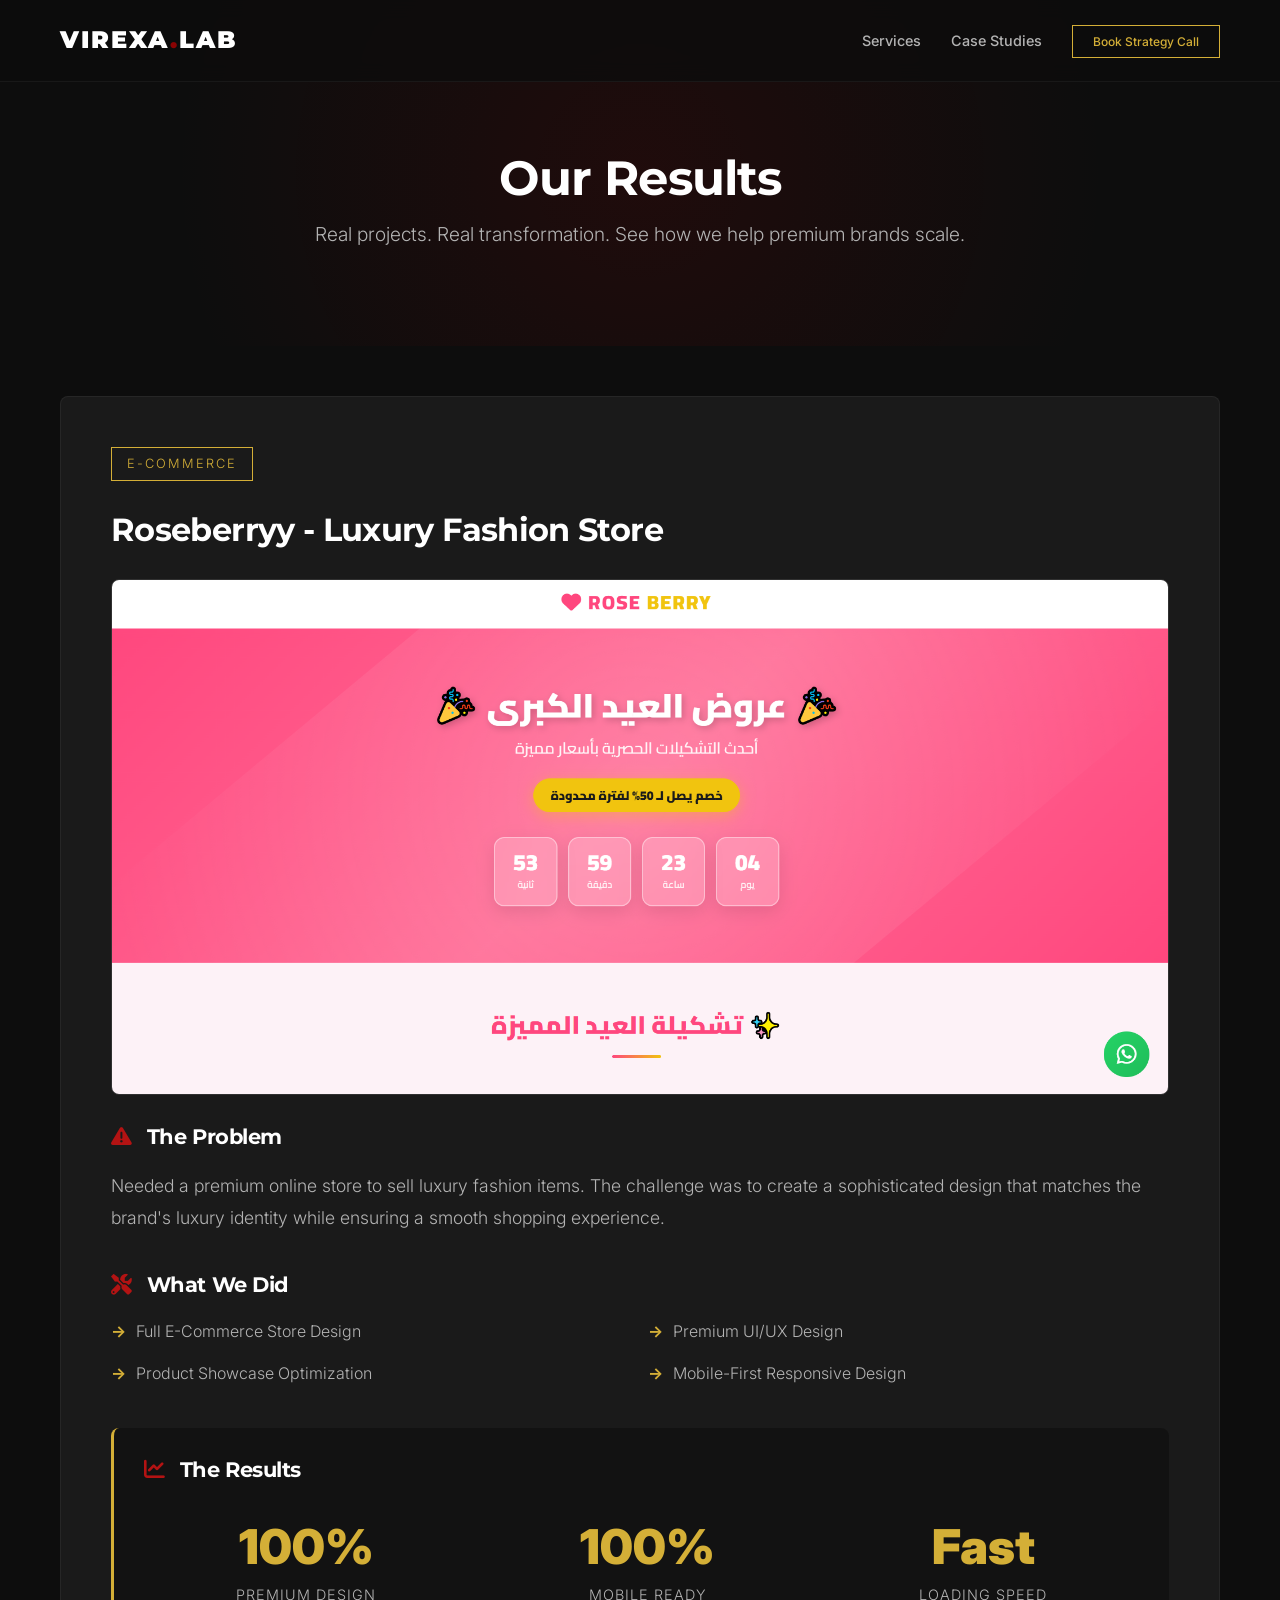
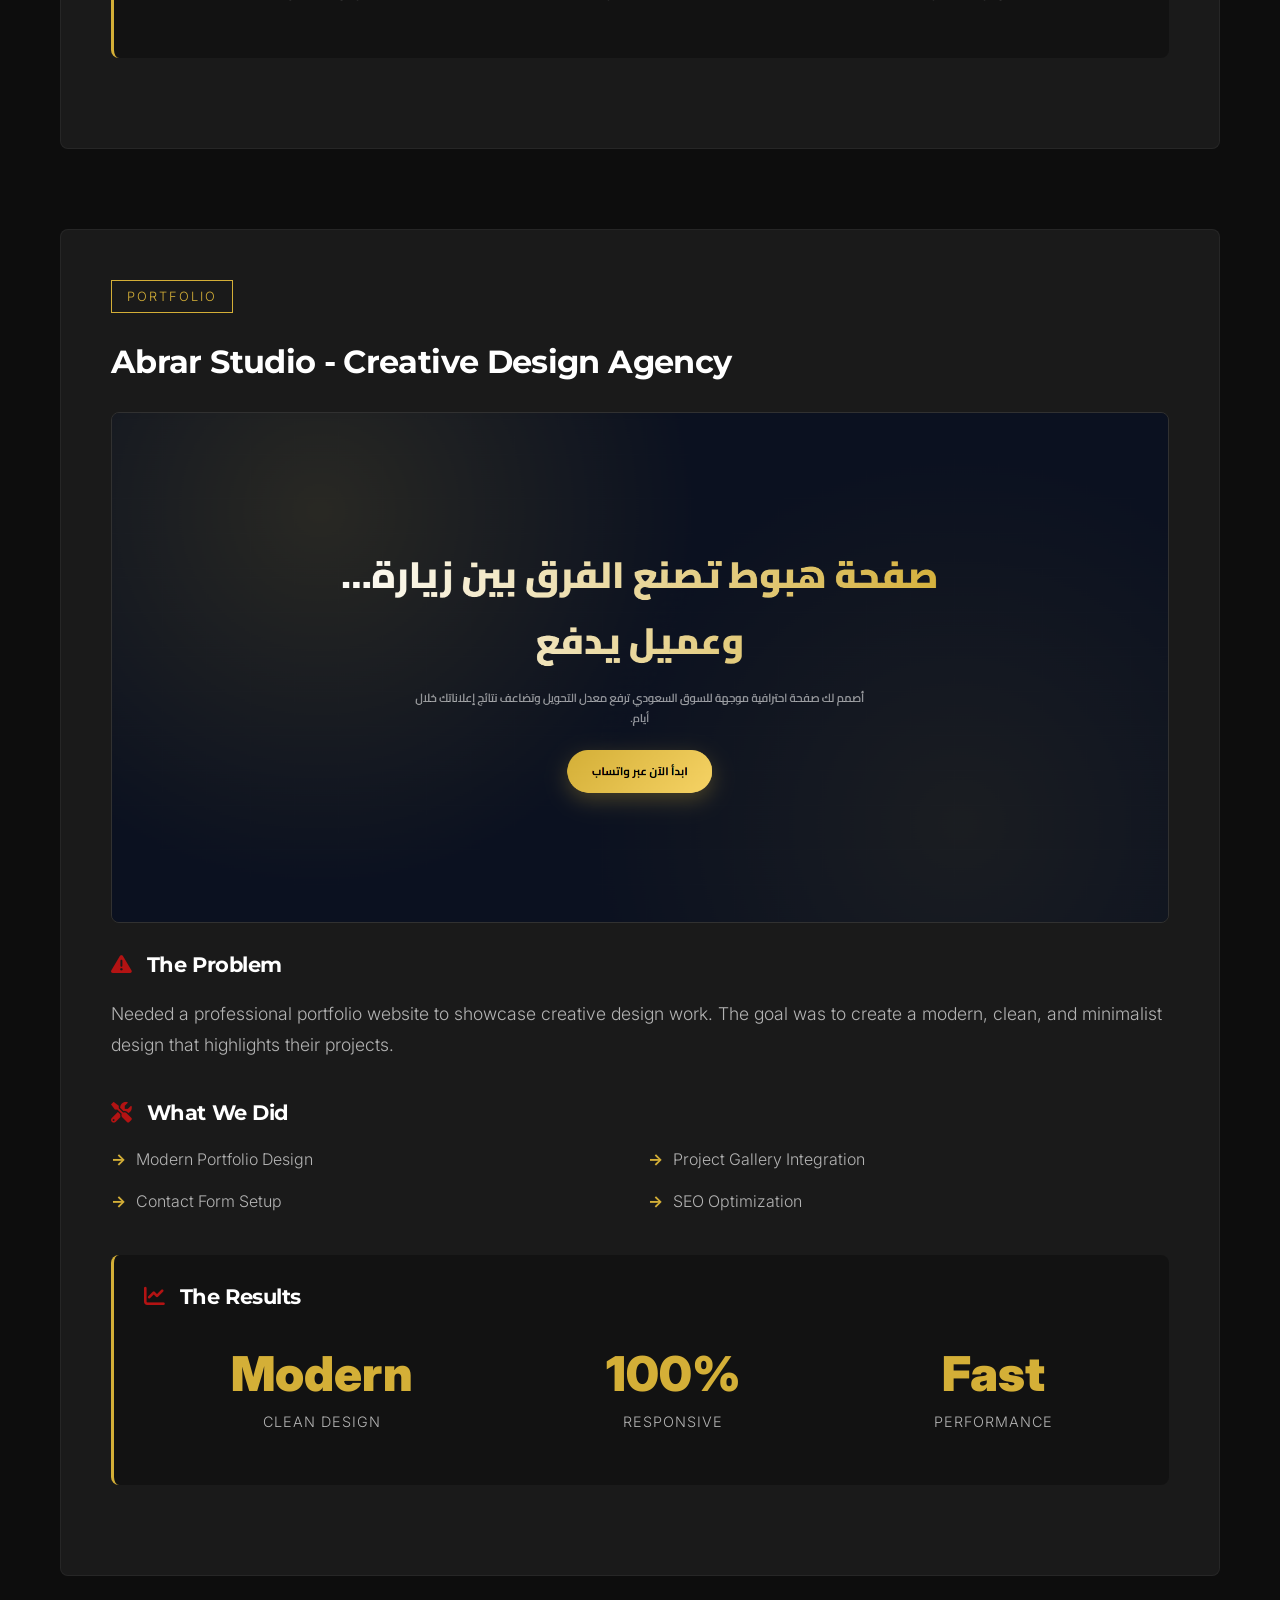
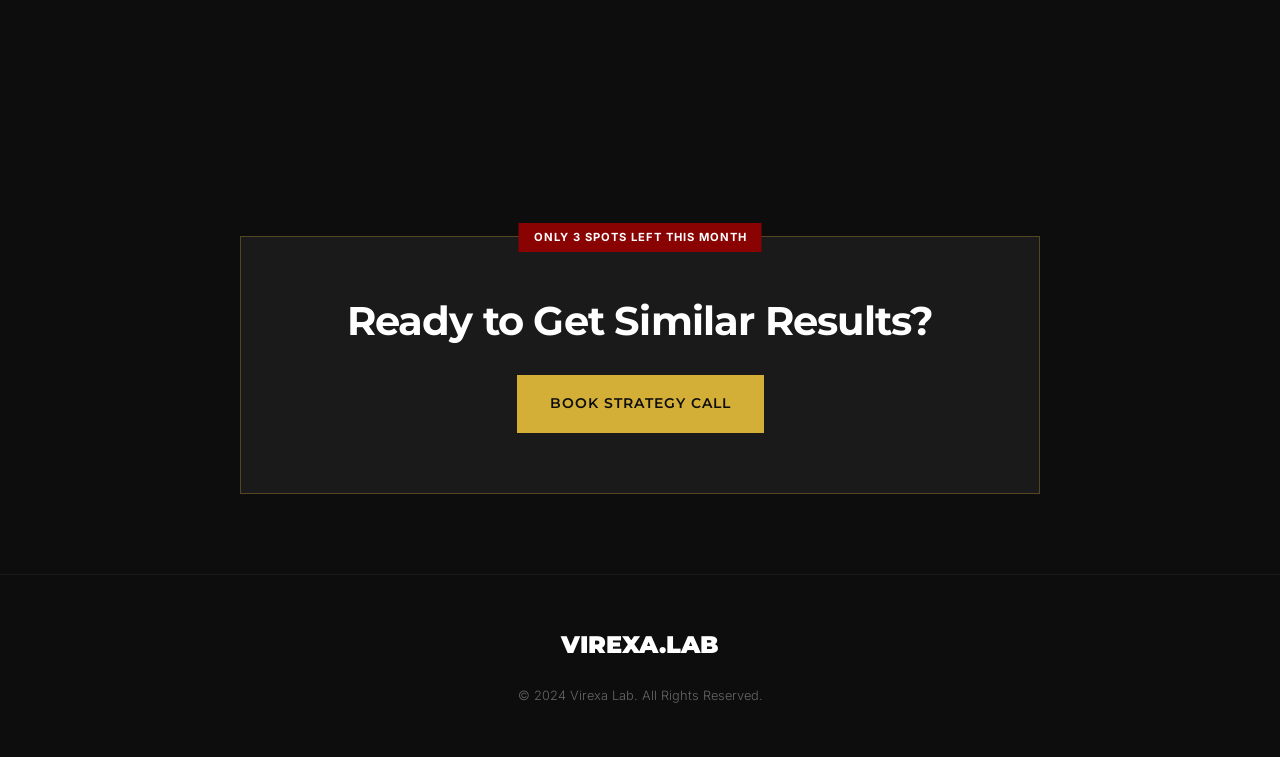
==== case-studies.html @ 00cb759b "Add files via upload" ====
<!DOCTYPE html>
<html lang="en">
<head>
    <meta charset="UTF-8">
    <meta name="viewport" content="width=device-width, initial-scale=1.0">
    <title>Case Studies | Virexa Lab</title>
    <link rel="stylesheet" href="style.css">
    <link href="https://fonts.googleapis.com/css2?family=Inter:wght@300;400;600&family=Montserrat:wght@400;700;900&display=swap" rel="stylesheet">
    <link rel="stylesheet" href="https://cdnjs.cloudflare.com/ajax/libs/font-awesome/6.0.0/css/all.min.css">
</head>
<body>

    <!-- الناف بار -->
    <nav class="navbar">
        <div class="container">
            <a href="index.html" class="logo">VIREXA<span class="dot">.</span>LAB</a>
            <ul class="nav-links">
                <li><a href="index.html#services">Services</a></li>
                <li><a href="case-studies.html" class="active">Case Studies</a></li>
                <li><a href="index.html#contact" class="btn-nav">Book Strategy Call</a></li>
            </ul>
        </div>
    </nav>

    <!-- الهيدر -->
    <header class="page-header">
        <div class="container">
            <h1>Our Results</h1>
            <p>Real projects. Real transformation. See how we help premium brands scale.</p>
        </div>
    </header>

    <!-- قسم دراسات الحالة -->
    <section class="all-cases">
        <div class="container">
            
            <!-- الحالة الأولى: Roseberryy -->
            <div class="case-full">
                <span class="tag">E-Commerce</span>
                <h2>Roseberryy - Luxury Fashion Store</h2>
                
                <!-- الصورة -->
                <div class="case-showcase">
                    <img src="roseberryy.jpg.png" alt="Roseberryy Project" >
                </div>

                <div class="case-section">
                    <h4><i class="fas fa-exclamation-triangle"></i> The Problem</h4>
                    <p>Needed a premium online store to sell luxury fashion items. The challenge was to create a sophisticated design that matches the brand's luxury identity while ensuring a smooth shopping experience.</p>
                </div>

                <div class="case-section">
                    <h4><i class="fas fa-tools"></i> What We Did</h4>
                    <ul class="solution-list">
                        <li>Full E-Commerce Store Design</li>
                        <li>Premium UI/UX Design</li>
                        <li>Product Showcase Optimization</li>
                        <li>Mobile-First Responsive Design</li>
                    </ul>
                </div>

                <div class="case-section results">
                    <h4><i class="fas fa-chart-line"></i> The Results</h4>
                    <div class="results-grid">
                        <div class="result-box">
                            <span class="number">100%</span>
                            <span class="label">Premium Design</span>
                        </div>
                        <div class="result-box">
                            <span class="number">100%</span>
                            <span class="label">Mobile Ready</span>
                        </div>
                        <div class="result-box">
                            <span class="number">Fast</span>
                            <span class="label">Loading Speed</span>
                        </div>
                    </div>
                </div>
            </div>

            <!-- الحالة الثانية: Abrar Studio -->
            <div class="case-full">
                <span class="tag">Portfolio</span>
                <h2>Abrar Studio - Creative Design Agency</h2>
                
                <!-- الصورة -->
                <div class="case-showcase">
                    <img src="abrarstudio.jpg.png" alt="Abrar Studio Project" >
                </div>

                <div class="case-section">
                    <h4><i class="fas fa-exclamation-triangle"></i> The Problem</h4>
                    <p>Needed a professional portfolio website to showcase creative design work. The goal was to create a modern, clean, and minimalist design that highlights their projects.</p>
                </div>

                <div class="case-section">
                    <h4><i class="fas fa-tools"></i> What We Did</h4>
                    <ul class="solution-list">
                        <li>Modern Portfolio Design</li>
                        <li>Project Gallery Integration</li>
                        <li>Contact Form Setup</li>
                        <li>SEO Optimization</li>
                    </ul>
                </div>

                <div class="case-section results">
                    <h4><i class="fas fa-chart-line"></i> The Results</h4>
                    <div class="results-grid">
                        <div class="result-box">
                            <span class="number">Modern</span>
                            <span class="label">Clean Design</span>
                        </div>
                        <div class="result-box">
                            <span class="number">100%</span>
                            <span class="label">Responsive</span>
                        </div>
                        <div class="result-box">
                            <span class="number">Fast</span>
                            <span class="label">Performance</span>
                        </div>
                    </div>
                </div>
            </div>

        </div>
    </section>

    <!-- CTA -->
    <section class="cta-section">
        <div class="container">
            <div class="cta-box">
                <h2>Ready to Get Similar Results?</h2>
                <a href="index.html#contact" class="btn btn-primary">Book Strategy Call</a>
            </div>
        </div>
    </section>

    <footer>
        <div class="container footer-content">
            <div class="footer-logo">VIREXA<span class="dot">.</span>LAB</div>
            <div class="copyright">&copy; 2024 Virexa Lab. All Rights Reserved.</div>
        </div>
    </footer>

</body>
</html>
---- style.css ----
/* =========================================
   VIREXA LAB - Luxury Conversion System
   (Black x Crimson x Gold)
   ========================================= */

/* 1. Variables & Reset */
:root {
    /* الألوان الأساسية */
    --bg-black: #0D0D0D;
    --bg-dark: #141414;
    --bg-card: #1A1A1A;
    
    /* النصوص */
    --text-white: #FFFFFF;
    --text-gray: #B3B3B3;
    --text-muted: #666666;
    
    /* accents */
    --gold: #D4AF37;
    --gold-hover: #F4CF57;
    --crimson: #8A0303;
    --crimson-light: #B31313;
    
    /* الخطوط */
    --font-heading: 'Montserrat', sans-serif;
    --font-body: 'Inter', sans-serif;
    
    /* المسافات */
    --spacing-section: 100px;
}

/* Reset */
* {
    margin: 0;
    padding: 0;
    box-sizing: border-box;
}

html {
    scroll-behavior: smooth;
}

body {
    background-color: var(--bg-black);
    color: var(--text-white);
    font-family: var(--font-body);
    font-weight: 300;
    line-height: 1.7;
    overflow-x: hidden;
}

a { text-decoration: none; color: inherit; transition: 0.3s ease; }
ul { list-style: none; }
img { max-width: 100%; display: block; }

/* Typography */
h1, h2, h3, h4 {
    font-family: var(--font-heading);
    font-weight: 700;
    line-height: 1.2;
    letter-spacing: -0.02em;
    color: var(--text-white);
}

h1 { font-size: 3.5rem; margin-bottom: 1.5rem; }
h2 { font-size: 2.5rem; margin-bottom: 1rem; }
h3 { font-size: 1.5rem; margin-bottom: 1rem; }
p { color: var(--text-gray); margin-bottom: 1rem; }

.container {
    max-width: 1200px;
    margin: 0 auto;
    padding: 0 20px;
}

/* Buttons */
.btn {
    display: inline-block;
    padding: 16px 32px;
    font-family: var(--font-heading);
    font-weight: 600;
    font-size: 0.85rem;
    text-transform: uppercase;
    letter-spacing: 1px;
    cursor: pointer;
    transition: all 0.3s ease;
    border: 1px solid transparent;
}

.btn-primary {
    background-color: var(--gold);
    color: var(--bg-black);
    border: 1px solid var(--gold);
}

.btn-primary:hover {
    background-color: var(--gold-hover);
    transform: translateY(-2px);
    box-shadow: 0 10px 25px rgba(212, 175, 55, 0.3);
}

.btn-secondary {
    background-color: transparent;
    color: var(--text-white);
    border: 1px solid rgba(255,255,255,0.3);
}

.btn-secondary:hover {
    border-color: var(--text-white);
    background-color: rgba(255,255,255,0.05);
}

/* Navbar */
.navbar {
    position: fixed;
    top: 0;
    left: 0;
    width: 100%;
    padding: 20px 0;
    background: rgba(13, 13, 13, 0.85);
    backdrop-filter: blur(10px);
    z-index: 1000;
    border-bottom: 1px solid rgba(255,255,255,0.05);
}

.navbar .container {
    display: flex;
    justify-content: space-between;
    align-items: center;
}

.logo {
    font-family: var(--font-heading);
    font-weight: 900;
    font-size: 1.5rem;
    letter-spacing: 2px;
    color: var(--text-white);
}

.logo .dot { color: var(--crimson); }

.nav-links { display: flex; gap: 30px; align-items: center; }

.nav-links a {
    font-size: 0.9rem;
    color: var(--text-gray);
    font-weight: 500;
}

.nav-links a:hover { color: var(--text-white); }

.btn-nav {
    border: 1px solid var(--gold) !important;
    color: var(--gold) !important;
    padding: 8px 20px !important;
    font-size: 0.75rem !important;
}

.btn-nav:hover {
    background: var(--gold) !important;
    color: var(--bg-black) !important;
}

.menu-toggle { display: none; font-size: 1.5rem; cursor: pointer; }

/* Hero Section */
.hero {
    height: 100vh;
    display: flex;
    align-items: center;
    position: relative;
    padding-top: 80px;
    background: radial-gradient(circle at 85% 15%, rgba(138, 3, 3, 0.2) 0%, transparent 40%);
}

.hero-content { max-width: 800px; }

.hero h1 .highlight {
    color: #FFFFFF; /* اجعل النص أبيض عادي */
    /* يمكنك حذف التأثير gradient تماماً إذا كان يسبب مشاكل */
}

.hero-btns { margin-top: 2.5rem; display: flex; gap: 15px; }

/* Stats Section */
.stats {
    padding: 60px 0;
    border-bottom: 1px solid rgba(255,255,255,0.05);
    background-color: var(--bg-dark);
}

.stats-grid {
    display: grid;
    grid-template-columns: repeat(3, 1fr);
    text-align: center;
    gap: 20px;
}

.stat-item h3 {
    font-size: 3.5rem;
    color: var(--gold);
    margin-bottom: 5px;
    font-family: var(--font-heading);
}

.stat-item p {
    font-size: 0.85rem;
    text-transform: uppercase;
    letter-spacing: 1.5px;
    margin: 0;
    color: var(--text-gray);
}

/* Services Section */
.services { padding: var(--spacing-section) 0; }

.section-header { margin-bottom: 60px; text-align: center; }

.subtitle {
    color: var(--crimson-light);
    text-transform: uppercase;
    font-size: 0.75rem;
    letter-spacing: 2px;
    font-weight: 600;
    display: block;
    margin-bottom: 10px;
}

.services-grid {
    display: grid;
    grid-template-columns: repeat(auto-fit, minmax(300px, 1fr));
    gap: 30px;
}

.service-card {
    background: var(--bg-card);
    padding: 40px;
    border: 1px solid rgba(255,255,255,0.05);
    transition: all 0.3s ease;
    position: relative;
    overflow: hidden;
}

.service-card:hover {
    border-color: var(--gold);
    transform: translateY(-5px);
}

.service-card::before {
    content: '';
    position: absolute;
    top: 0; left: 0; width: 2px; height: 0;
    background: var(--crimson);
    transition: height 0.3s ease;
}

.service-card:hover::before { height: 100%; }

.service-card i {
    font-size: 2rem;
    color: var(--gold);
    margin-bottom: 25px;
}

/* Case Studies */
.case-studies {
    padding: var(--spacing-section) 0;
    background-color: var(--bg-dark);
}

.case-grid {
    display: grid;
    grid-template-columns: repeat(auto-fit, minmax(450px, 1fr));
    gap: 30px;
}

.case-card {
    background: var(--bg-black);
    border: 1px solid rgba(255,255,255,0.05);
    overflow: hidden;
    transition: 0.3s;
}

.case-card:hover { border-color: var(--text-gray); }

.case-image {
    height: 250px;
    background-size: cover;
    background-position: center;
    transition: 0.5s ease;
}

.case-card:hover .case-image { transform: scale(1.05); }

.case-content { padding: 30px; }

.tag {
    font-size: 0.7rem;
    color: var(--gold);
    text-transform: uppercase;
    letter-spacing: 1px;
    border: 1px solid var(--gold);
    padding: 4px 10px;
    display: inline-block;
    margin-bottom: 15px;
}

.case-stats {
    display: flex;
    gap: 30px;
    margin: 25px 0;
    padding-top: 20px;
    border-top: 1px solid rgba(255,255,255,0.1);
}

.case-stats div strong {
    display: block;
    font-size: 1.5rem;
    color: var(--text-white);
    font-family: var(--font-heading);
}

.case-stats div span {
    font-size: 0.8rem;
    color: var(--text-gray);
}

.case-content a {
    color: var(--gold);
    font-size: 0.9rem;
    font-weight: 600;
    display: inline-flex;
    align-items: center;
    gap: 5px;
}

.case-content a:hover { gap: 10px; }

/* Process */
.process { padding: var(--spacing-section) 0; }

.process-steps {
    display: grid;
    grid-template-columns: repeat(4, 1fr);
    gap: 20px;
    position: relative;
}

.process-steps::before {
    content: '';
    position: absolute;
    top: 35px;
    left: 10%;
    width: 80%;
    height: 1px;
    background: rgba(255,255,255,0.1);
    z-index: 0;
}

.step {
    position: relative;
    z-index: 1;
    text-align: center;
    background: var(--bg-black);
    padding: 0 10px;
}

.step-number {
    width: 70px;
    height: 70px;
    border: 1px solid var(--crimson-light);
    color: var(--crimson-light);
    font-family: var(--font-heading);
    font-weight: 700;
    font-size: 1.2rem;
    display: flex;
    align-items: center;
    justify-content: center;
    margin: 0 auto 20px;
    background: var(--bg-black);
}

/* About */
.about {
    padding: var(--spacing-section) 0;
    background: linear-gradient(to right, var(--bg-black), var(--bg-dark));
    text-align: center;
}

.about-content { max-width: 700px; margin: 0 auto; }
.about p { font-size: 1.1rem; line-height: 1.8; }

/* CTA Section */
.cta-section { padding: var(--spacing-section) 0; text-align: center; }

.cta-box {
    background: var(--bg-card);
    padding: 60px 40px;
    border: 1px solid rgba(212, 175, 55, 0.3);
    max-width: 800px;
    margin: 0 auto;
    position: relative;
    background-image: url('https://www.transparenttextures.com/patterns/carbon-fibre.png'); /* optional texture */
}

.cta-box::before {
    content: 'Only 3 Spots Left This Month';
    position: absolute;
    top: -14px;
    left: 50%;
    transform: translateX(-50%);
    background: var(--crimson);
    color: white;
    padding: 5px 15px;
    font-size: 0.7rem;
    font-weight: bold;
    text-transform: uppercase;
    letter-spacing: 1px;
}

/* Footer */
footer {
    padding: 50px 0;
    border-top: 1px solid rgba(255,255,255,0.05);
    background-color: var(--bg-black);
    text-align: center;
}

.footer-content { display: flex; flex-direction: column; gap: 20px; }

.footer-links { display: flex; gap: 20px; justify-content: center; }

.footer-links a { color: var(--text-gray); font-size: 0.9rem; }
.footer-links a:hover { color: var(--gold); }

.copyright { color: var(--text-muted); font-size: 0.8rem; }

/* Responsive (Mobile) */
@media (max-width: 768px) {
    h1 { font-size: 2.2rem; }
    h2 { font-size: 1.8rem; }
    
    .nav-links { display: none; }
    .menu-toggle { display: block; color: white; }
    
    .hero { height: auto; padding: 120px 0 80px; text-align: center; }
    .hero-btns { flex-direction: column; width: 100%; }
    .btn { width: 100%; text-align: center; }
    
    .stats-grid { grid-template-columns: 1fr; gap: 40px; }
    .process-steps { grid-template-columns: 1fr; gap: 40px; }
    .process-steps::before { display: none; }
    
    .case-grid { grid-template-columns: 1fr; }
    
    .cta-box { padding: 40px 20px; }
}










/* =========================================
   CASE STUDIES PAGE - Detailed Styles
   ========================================= */

/* الهيدر */
.page-header {
    padding: 150px 0 80px;
    text-align: center;
    background: radial-gradient(circle at 50% 50%, rgba(138, 3, 3, 0.15), transparent 70%);
}

.page-header h1 { font-size: 3rem; margin-bottom: 10px; }
.page-header p { font-size: 1.2rem; color: var(--text-gray); }

.all-cases { padding: 50px 0 100px; }

/* الحالة الكاملة (case-full) */
.case-full {
    background: var(--bg-card);
    padding: 50px;
    margin-bottom: 80px;
    border: 1px solid rgba(255,255,255,0.05);
    border-radius: 8px;
}

.case-full .tag {
    font-size: 0.8rem;
    color: var(--gold);
    text-transform: uppercase;
    letter-spacing: 2px;
    border: 1px solid var(--gold);
    padding: 5px 15px;
    display: inline-block;
    margin-bottom: 30px;
}

/* الأقسام (Problem, Solution, Results) */
.case-section { margin-bottom: 40px; }

.case-section h4 {
    color: var(--text-white);
    margin-bottom: 20px;
    font-size: 1.3rem;
    display: flex;
    align-items: center;
    gap: 15px;
}

.case-section h4 i { color: var(--crimson-light); }

.case-section p { font-size: 1.1rem; line-height: 1.8; }

/* قائمة الحل */
.solution-list {
    list-style: none;
    display: grid;
    grid-template-columns: repeat(2, 1fr);
    gap: 15px;
}

.solution-list li {
    color: var(--text-gray);
    padding-left: 25px;
    position: relative;
    font-size: 1rem;
}

.solution-list li::before {
    content: '→';
    position: absolute;
    left: 0;
    color: var(--gold);
    font-weight: bold;
}

/* النتائج */
.case-section.results {
    background: rgba(0,0,0,0.3);
    padding: 30px;
    border-radius: 8px;
    border-left: 3px solid var(--gold);
}

.results-grid {
    display: flex;
    justify-content: space-around;
    margin-top: 20px;
    flex-wrap: wrap;
    gap: 20px;
}

.result-box {
    text-align: center;
    padding: 20px;
}

.result-box .number {
    display: block;
    font-size: 3rem;
    font-weight: 900;
    color: var(--gold);
    line-height: 1;
    margin-bottom: 10px;
}

.result-box .label {
    font-size: 0.9rem;
    color: var(--text-gray);
    text-transform: uppercase;
    letter-spacing: 1px;
}

/* CTA Box */
.cta-section { padding: 80px 0; text-align: center; }

.cta-box {
    background: var(--bg-card);
    padding: 60px 40px;
    border: 1px solid rgba(212, 175, 55, 0.3);
    max-width: 800px;
    margin: 0 auto;
}

.cta-box h2 { margin-bottom: 30px; }

/* الفوتر */
footer {
    padding: 50px 0;
    border-top: 1px solid rgba(255,255,255,0.05);
    background-color: var(--bg-black);
    text-align: center;
}

.footer-content { display: flex; flex-direction: column; gap: 20px; }
.footer-logo { font-size: 1.5rem; font-weight: 900; color: var(--text-white); font-family: var(--font-heading); }
.copyright { color: var(--text-muted); font-size: 0.8rem; }

/* الجوال */
@media (max-width: 768px) {
    .page-header h1 { font-size: 2rem; }
    .case-full { padding: 25px; }
    .solution-list { grid-template-columns: 1fr; }
    .results-grid { flex-direction: column; gap: 30px; }
    .result-box .number { font-size: 2.5rem; }
}


/* صورة الـ Case Study */
.case-showcase {
    margin: 30px 0;
    border-radius: 8px;
    overflow: hidden;
    border: 1px solid rgba(255,255,255,0.1);
}

.case-showcase img {
    width: 100%;
    height: auto;
    display: block;
}

.case-full h2 {
    margin-bottom: 30px;
    font-size: 2rem;
}
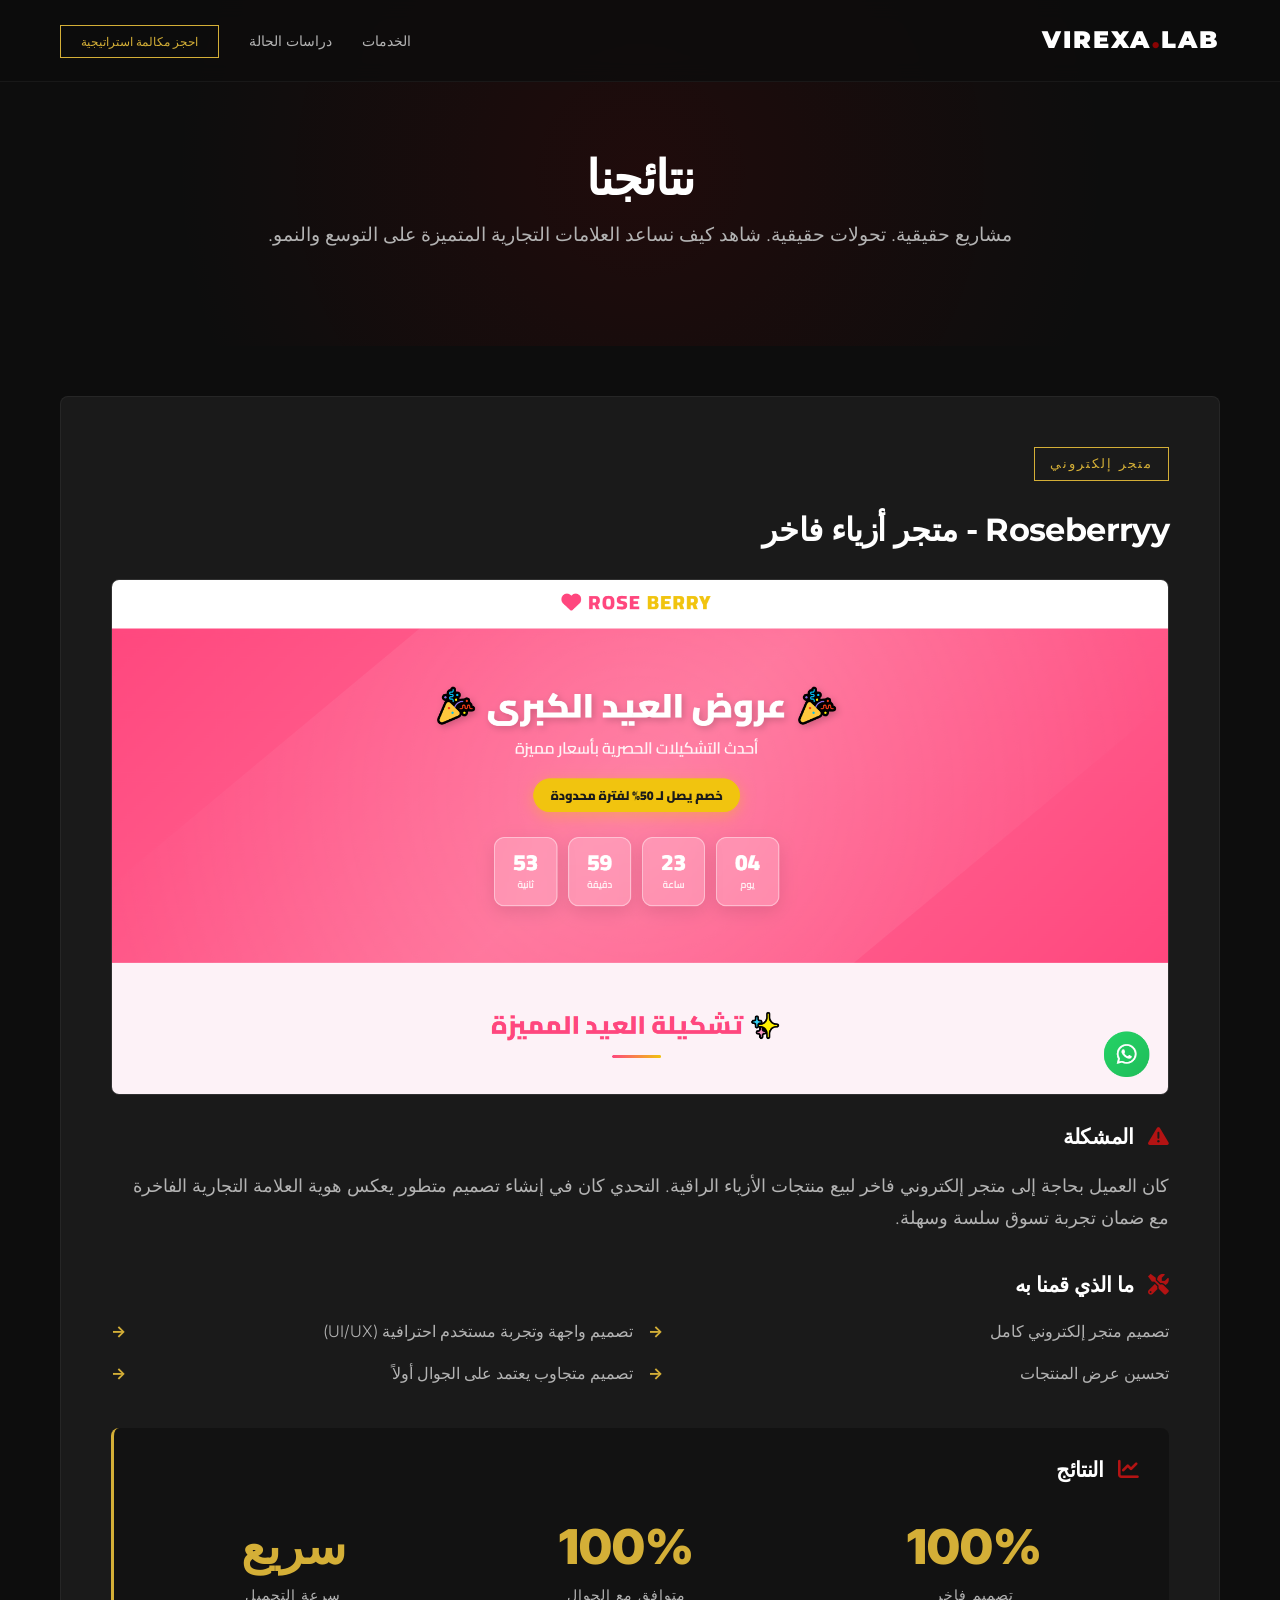
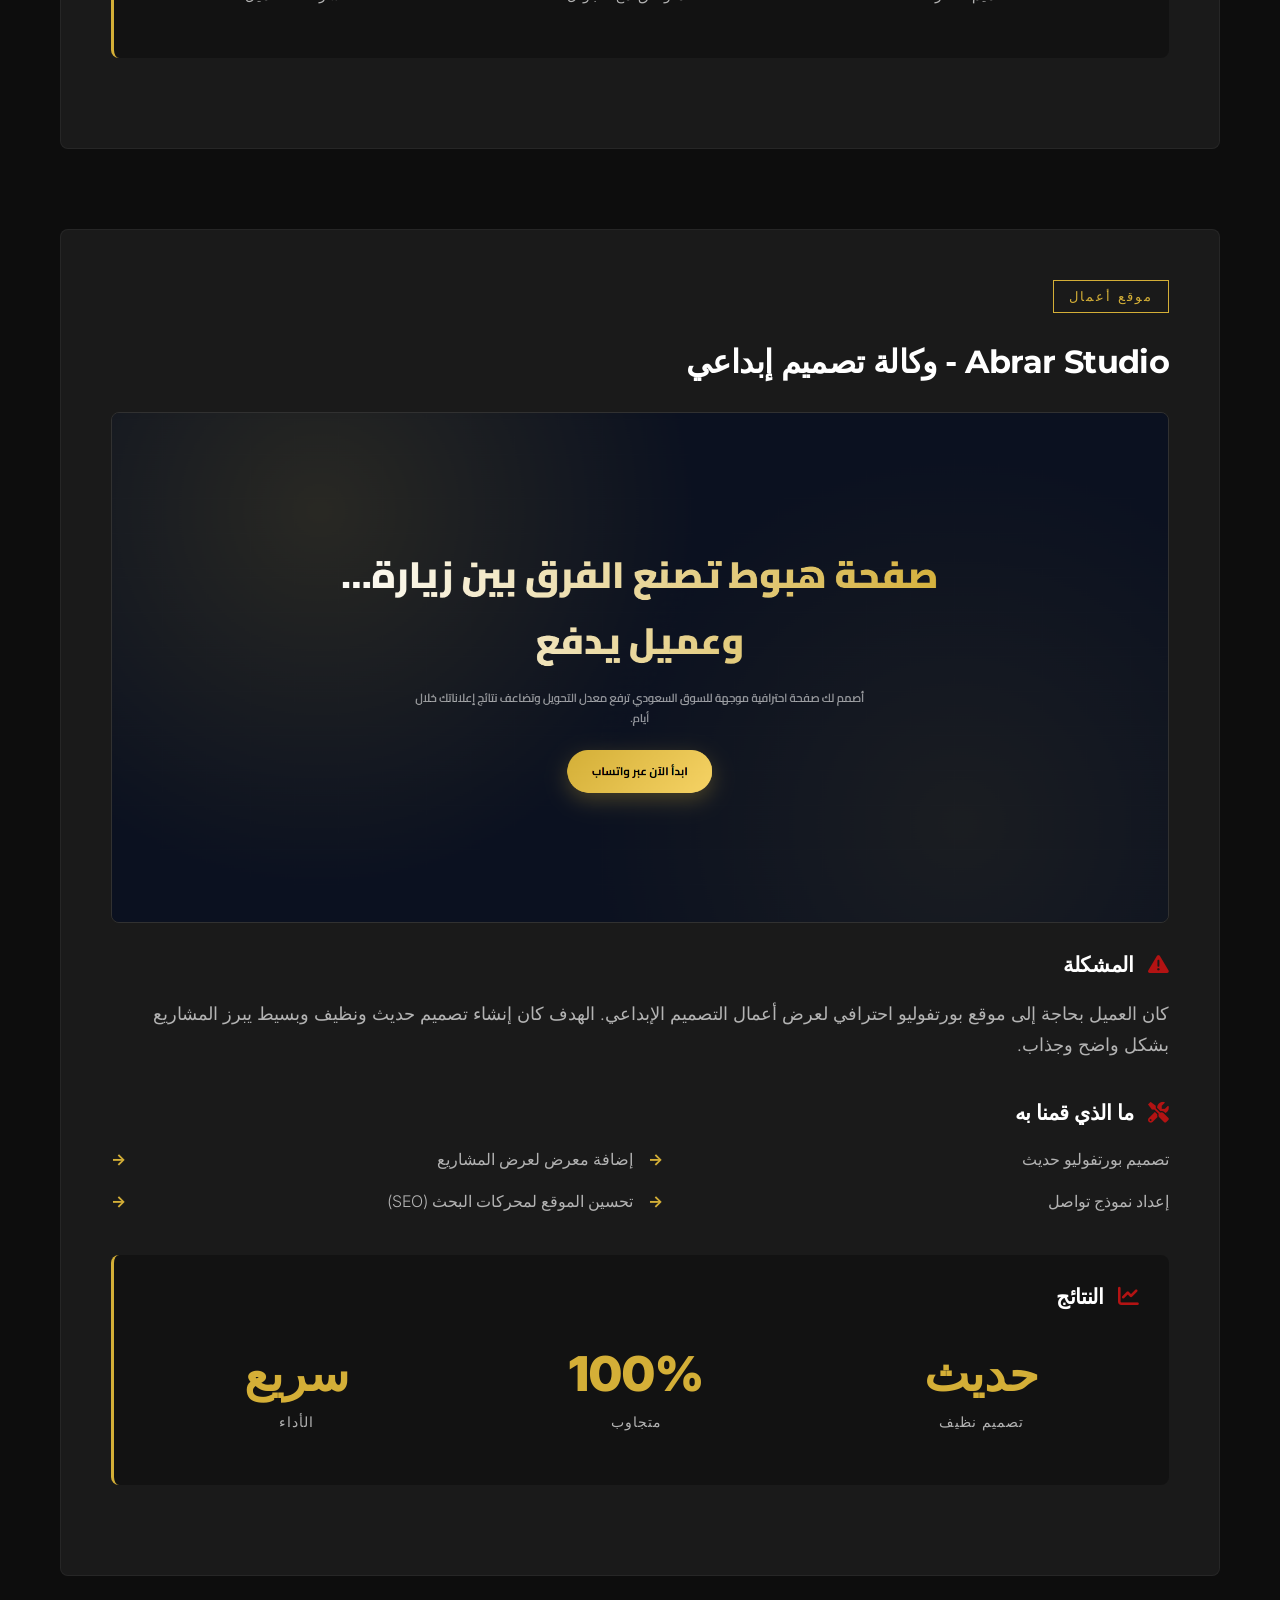
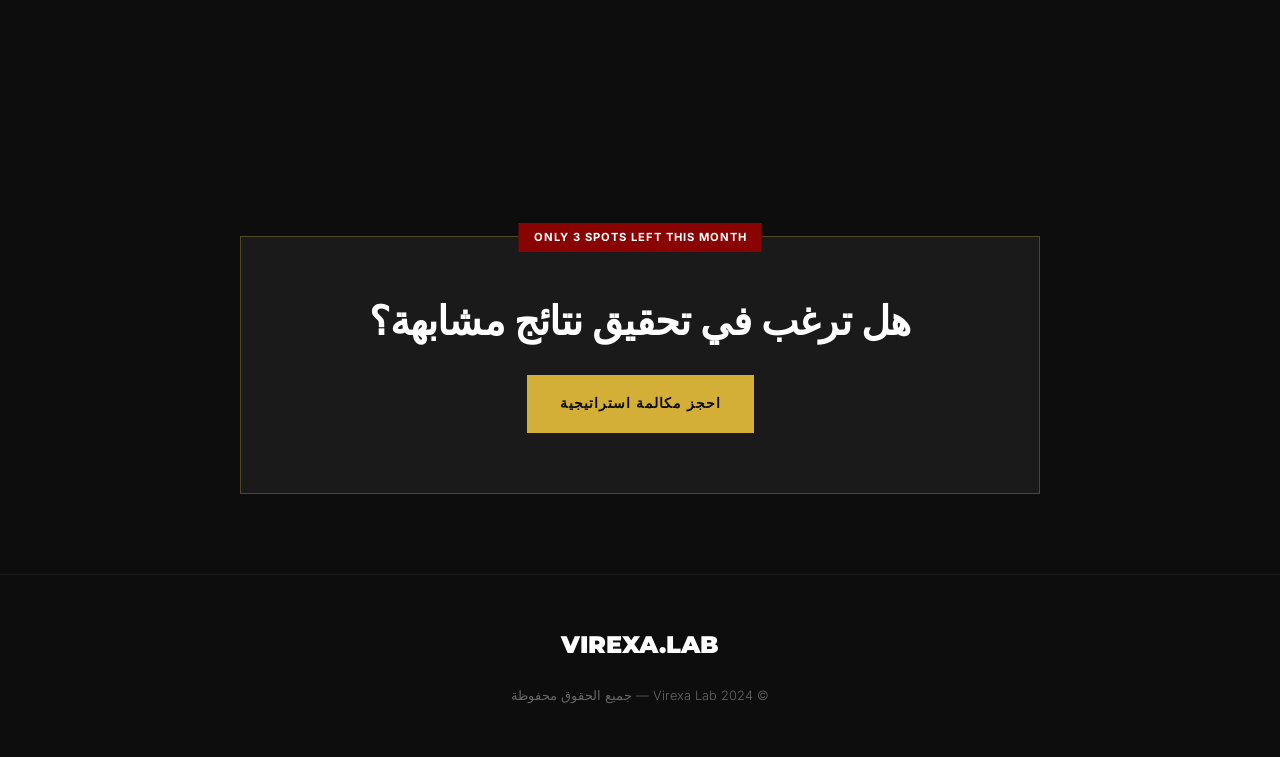
==== commit 8c59c8b3: "Add files via upload" ====
--- a/case-studies.html
+++ b/case-studies.html
@@ -1,146 +1,239 @@
 <!DOCTYPE html>
-<html lang="en">
+<html lang="ar" dir="rtl">
 <head>
     <meta charset="UTF-8">
     <meta name="viewport" content="width=device-width, initial-scale=1.0">
-    <title>Case Studies | Virexa Lab</title>
+    <title>دراسات الحالة | Virexa Lab</title>
+
     <link rel="stylesheet" href="style.css">
+
     <link href="https://fonts.googleapis.com/css2?family=Inter:wght@300;400;600&family=Montserrat:wght@400;700;900&display=swap" rel="stylesheet">
+
     <link rel="stylesheet" href="https://cdnjs.cloudflare.com/ajax/libs/font-awesome/6.0.0/css/all.min.css">
+
 </head>
+
 <body>
 
-    <!-- الناف بار -->
-    <nav class="navbar">
-        <div class="container">
-            <a href="index.html" class="logo">VIREXA<span class="dot">.</span>LAB</a>
-            <ul class="nav-links">
-                <li><a href="index.html#services">Services</a></li>
-                <li><a href="case-studies.html" class="active">Case Studies</a></li>
-                <li><a href="index.html#contact" class="btn-nav">Book Strategy Call</a></li>
-            </ul>
-        </div>
-    </nav>
-
-    <!-- الهيدر -->
-    <header class="page-header">
-        <div class="container">
-            <h1>Our Results</h1>
-            <p>Real projects. Real transformation. See how we help premium brands scale.</p>
-        </div>
-    </header>
-
-    <!-- قسم دراسات الحالة -->
-    <section class="all-cases">
-        <div class="container">
-            
-            <!-- الحالة الأولى: Roseberryy -->
-            <div class="case-full">
-                <span class="tag">E-Commerce</span>
-                <h2>Roseberryy - Luxury Fashion Store</h2>
-                
-                <!-- الصورة -->
-                <div class="case-showcase">
-                    <img src="roseberryy.jpg.png" alt="Roseberryy Project" >
-                </div>
-
-                <div class="case-section">
-                    <h4><i class="fas fa-exclamation-triangle"></i> The Problem</h4>
-                    <p>Needed a premium online store to sell luxury fashion items. The challenge was to create a sophisticated design that matches the brand's luxury identity while ensuring a smooth shopping experience.</p>
-                </div>
-
-                <div class="case-section">
-                    <h4><i class="fas fa-tools"></i> What We Did</h4>
-                    <ul class="solution-list">
-                        <li>Full E-Commerce Store Design</li>
-                        <li>Premium UI/UX Design</li>
-                        <li>Product Showcase Optimization</li>
-                        <li>Mobile-First Responsive Design</li>
-                    </ul>
-                </div>
-
-                <div class="case-section results">
-                    <h4><i class="fas fa-chart-line"></i> The Results</h4>
-                    <div class="results-grid">
-                        <div class="result-box">
-                            <span class="number">100%</span>
-                            <span class="label">Premium Design</span>
-                        </div>
-                        <div class="result-box">
-                            <span class="number">100%</span>
-                            <span class="label">Mobile Ready</span>
-                        </div>
-                        <div class="result-box">
-                            <span class="number">Fast</span>
-                            <span class="label">Loading Speed</span>
-                        </div>
-                    </div>
-                </div>
-            </div>
-
-            <!-- الحالة الثانية: Abrar Studio -->
-            <div class="case-full">
-                <span class="tag">Portfolio</span>
-                <h2>Abrar Studio - Creative Design Agency</h2>
-                
-                <!-- الصورة -->
-                <div class="case-showcase">
-                    <img src="abrarstudio.jpg.png" alt="Abrar Studio Project" >
-                </div>
-
-                <div class="case-section">
-                    <h4><i class="fas fa-exclamation-triangle"></i> The Problem</h4>
-                    <p>Needed a professional portfolio website to showcase creative design work. The goal was to create a modern, clean, and minimalist design that highlights their projects.</p>
-                </div>
-
-                <div class="case-section">
-                    <h4><i class="fas fa-tools"></i> What We Did</h4>
-                    <ul class="solution-list">
-                        <li>Modern Portfolio Design</li>
-                        <li>Project Gallery Integration</li>
-                        <li>Contact Form Setup</li>
-                        <li>SEO Optimization</li>
-                    </ul>
-                </div>
-
-                <div class="case-section results">
-                    <h4><i class="fas fa-chart-line"></i> The Results</h4>
-                    <div class="results-grid">
-                        <div class="result-box">
-                            <span class="number">Modern</span>
-                            <span class="label">Clean Design</span>
-                        </div>
-                        <div class="result-box">
-                            <span class="number">100%</span>
-                            <span class="label">Responsive</span>
-                        </div>
-                        <div class="result-box">
-                            <span class="number">Fast</span>
-                            <span class="label">Performance</span>
-                        </div>
-                    </div>
-                </div>
-            </div>
-
-        </div>
-    </section>
-
-    <!-- CTA -->
-    <section class="cta-section">
-        <div class="container">
-            <div class="cta-box">
-                <h2>Ready to Get Similar Results?</h2>
-                <a href="index.html#contact" class="btn btn-primary">Book Strategy Call</a>
-            </div>
-        </div>
-    </section>
-
-    <footer>
-        <div class="container footer-content">
-            <div class="footer-logo">VIREXA<span class="dot">.</span>LAB</div>
-            <div class="copyright">&copy; 2024 Virexa Lab. All Rights Reserved.</div>
-        </div>
-    </footer>
+<!-- الناف بار -->
+<nav class="navbar">
+    <div class="container">
+
+        <a href="index.html" class="logo">VIREXA<span class="dot">.</span>LAB</a>
+
+        <ul class="nav-links">
+            <li><a href="index.html#services">الخدمات</a></li>
+            <li><a href="case-studies.html" class="active">دراسات الحالة</a></li>
+            <li><a href="index.html#contact" class="btn-nav">احجز مكالمة استراتيجية</a></li>
+        </ul>
+
+    </div>
+</nav>
+
+<!-- الهيدر -->
+<header class="page-header">
+    <div class="container">
+
+        <h1>نتائجنا</h1>
+
+        <p>
+            مشاريع حقيقية. تحولات حقيقية. شاهد كيف نساعد العلامات التجارية المتميزة على التوسع والنمو.
+        </p>
+
+    </div>
+</header>
+
+<!-- قسم دراسات الحالة -->
+<section class="all-cases">
+
+<div class="container">
+
+<!-- الحالة الأولى -->
+<div class="case-full">
+
+<span class="tag">متجر إلكتروني</span>
+
+<h2>Roseberryy - متجر أزياء فاخر</h2>
+
+<div class="case-showcase">
+<img src="roseberryy.jpg.png" alt="مشروع Roseberryy">
+</div>
+
+<div class="case-section">
+
+<h4>
+<i class="fas fa-exclamation-triangle"></i>
+المشكلة
+</h4>
+
+<p>
+كان العميل بحاجة إلى متجر إلكتروني فاخر لبيع منتجات الأزياء الراقية.  
+التحدي كان في إنشاء تصميم متطور يعكس هوية العلامة التجارية الفاخرة مع ضمان تجربة تسوق سلسة وسهلة.
+</p>
+
+</div>
+
+<div class="case-section">
+
+<h4>
+<i class="fas fa-tools"></i>
+ما الذي قمنا به
+</h4>
+
+<ul class="solution-list">
+
+<li>تصميم متجر إلكتروني كامل</li>
+<li>تصميم واجهة وتجربة مستخدم احترافية (UI/UX)</li>
+<li>تحسين عرض المنتجات</li>
+<li>تصميم متجاوب يعتمد على الجوال أولاً</li>
+
+</ul>
+
+</div>
+
+<div class="case-section results">
+
+<h4>
+<i class="fas fa-chart-line"></i>
+النتائج
+</h4>
+
+<div class="results-grid">
+
+<div class="result-box">
+<span class="number">100%</span>
+<span class="label">تصميم فاخر</span>
+</div>
+
+<div class="result-box">
+<span class="number">100%</span>
+<span class="label">متوافق مع الجوال</span>
+</div>
+
+<div class="result-box">
+<span class="number">سريع</span>
+<span class="label">سرعة التحميل</span>
+</div>
+
+</div>
+</div>
+</div>
+
+
+<!-- الحالة الثانية -->
+<div class="case-full">
+
+<span class="tag">موقع أعمال</span>
+
+<h2>Abrar Studio - وكالة تصميم إبداعي</h2>
+
+<div class="case-showcase">
+<img src="abrarstudio.jpg.png" alt="مشروع Abrar Studio">
+</div>
+
+<div class="case-section">
+
+<h4>
+<i class="fas fa-exclamation-triangle"></i>
+المشكلة
+</h4>
+
+<p>
+كان العميل بحاجة إلى موقع بورتفوليو احترافي لعرض أعمال التصميم الإبداعي.  
+الهدف كان إنشاء تصميم حديث ونظيف وبسيط يبرز المشاريع بشكل واضح وجذاب.
+</p>
+
+</div>
+
+<div class="case-section">
+
+<h4>
+<i class="fas fa-tools"></i>
+ما الذي قمنا به
+</h4>
+
+<ul class="solution-list">
+
+<li>تصميم بورتفوليو حديث</li>
+<li>إضافة معرض لعرض المشاريع</li>
+<li>إعداد نموذج تواصل</li>
+<li>تحسين الموقع لمحركات البحث (SEO)</li>
+
+</ul>
+
+</div>
+
+<div class="case-section results">
+
+<h4>
+<i class="fas fa-chart-line"></i>
+النتائج
+</h4>
+
+<div class="results-grid">
+
+<div class="result-box">
+<span class="number">حديث</span>
+<span class="label">تصميم نظيف</span>
+</div>
+
+<div class="result-box">
+<span class="number">100%</span>
+<span class="label">متجاوب</span>
+</div>
+
+<div class="result-box">
+<span class="number">سريع</span>
+<span class="label">الأداء</span>
+</div>
+
+</div>
+
+</div>
+
+</div>
+
+</div>
+</section>
+
+
+<!-- CTA -->
+<section class="cta-section">
+
+<div class="container">
+
+<div class="cta-box">
+
+<h2>
+هل ترغب في تحقيق نتائج مشابهة؟
+</h2>
+
+<a href="index.html#contact" class="btn btn-primary">
+احجز مكالمة استراتيجية
+</a>
+
+</div>
+
+</div>
+</section>
+
+
+<!-- الفوتر -->
+<footer>
+
+<div class="container footer-content">
+
+<div class="footer-logo">
+VIREXA<span class="dot">.</span>LAB
+</div>
+
+<div class="copyright">
+© 2024 Virexa Lab — جميع الحقوق محفوظة
+</div>
+
+</div>
+
+</footer>
 
 </body>
 </html>
